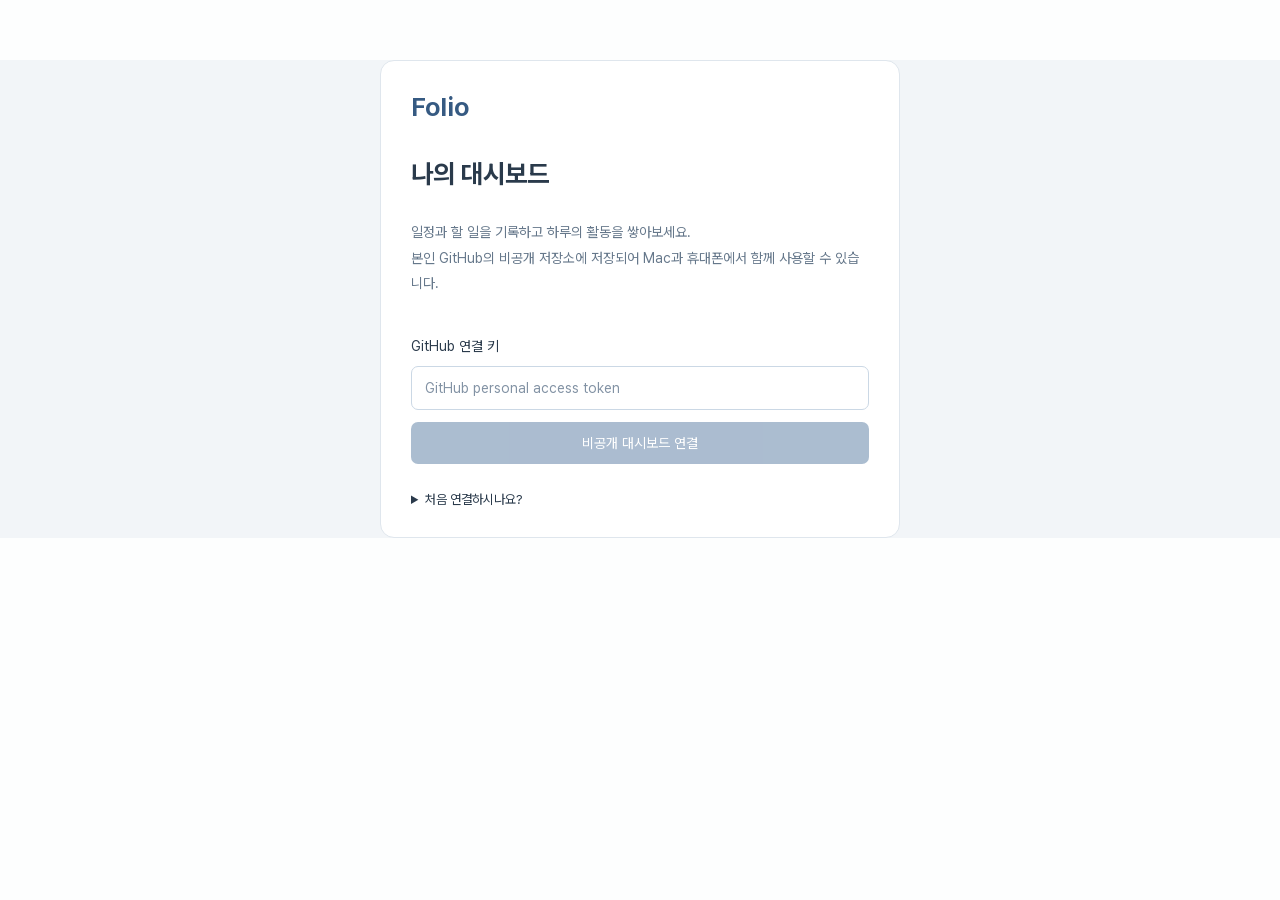
==== public/dashboard/index.html @ 297f0398 "Update published blog posts" ====
<!doctype html><html lang="ko">
<script type="module" crossorigin src="../assets/index-Dvewt-MD.js"></script>
<link rel="stylesheet" crossorigin href="../assets/index-DAQ18iHI.css">
<meta charset="UTF-8"><meta name="viewport" content="width=device-width,initial-scale=1"><meta http-equiv="Content-Security-Policy" content="default-src 'self'; script-src 'self'; style-src 'self' 'unsafe-inline'; connect-src https://api.github.com; img-src 'self' data:; base-uri 'none'; object-src 'none'"><title>대시보드 · Folio</title><div id="root"></div></html>
---- public/assets/index-DAQ18iHI.css ----
.dashboard{flex:1;min-width:0;overflow:auto;padding:38px clamp(24px,5vw,76px) 64px;background:var(--background)}.dashboard-header{max-width:1120px;margin:0 auto 37px;display:flex;align-items:center;gap:18px}.dashboard-header>div{flex:1}.dashboard-header h1{margin:2px 0 0;font-size:30px;line-height:1.2;letter-spacing:-.06em}.dashboard-header span,.dashboard-kicker,.card-heading>div>span{font-size:11px;letter-spacing:.08em;color:var(--muted);font-weight:650}.dashboard-back{padding:8px 0;color:var(--muted);font-size:12px}.dashboard-sync{padding:8px 10px;border:1px solid var(--border);font-size:11px;color:var(--muted)}.dashboard-sync.failed{color:#a25a3d;border-color:#e4c2b0}.dashboard-error{max-width:1120px;margin:0 auto 16px;padding:11px 14px;background:#fff1e9;color:#985639;border-radius:8px;font-size:12px}.dashboard-web-brand{flex:0!important;font-size:21px;font-weight:650;letter-spacing:-.06em;color:var(--text)}.dashboard-hero{max-width:1120px;margin:0 auto 24px;padding:29px 32px;display:flex;align-items:center;justify-content:space-between;gap:32px;border:1px solid var(--border);border-radius:16px;background:linear-gradient(135deg,#f4f7fa,#edf3f8)}.dashboard-hero h2{font-size:24px;letter-spacing:-.055em;margin:6px 0}.dashboard-hero p:not(.dashboard-kicker){margin:0;color:var(--muted);font-size:13px}.week-strip{min-width:310px}.week-strip>span{display:block;margin-bottom:8px;font-size:11px;color:var(--muted)}.week-strip>div{display:grid;grid-template-columns:repeat(7,1fr);gap:4px}.week-strip button{position:relative;display:flex;flex-direction:column;gap:3px;padding:7px 5px;color:var(--muted);font-size:11px}.week-strip button strong{font-size:13px;color:var(--text)}.week-strip button i{width:4px;height:4px;border-radius:50%;background:transparent}.week-strip .today strong{color:var(--accent-ink)}.week-strip .selected{background:var(--background);box-shadow:0 2px 10px var(--shadow)}.week-strip .complete i{background:var(--accent)}.dashboard-grid{max-width:1120px;margin:auto;display:grid;grid-template-columns:1.2fr .9fr .9fr;gap:16px;align-items:start}.dashboard-card{border:1px solid var(--border);border-radius:14px;background:var(--background);padding:21px}.card-heading{display:flex;align-items:center;justify-content:space-between;margin-bottom:17px}.card-heading h3{margin:3px 0 0;font-size:16px;letter-spacing:-.04em}.calendar-card .card-heading{margin:-4px 0 16px}.calendar-card .card-heading button{padding:5px;color:var(--muted)}.quick-add{display:flex;align-items:center;padding:5px 5px 5px 12px;background:var(--surface);border-radius:8px}.quick-add input,.event-add input{min-width:0;flex:1;border:0;outline:0;background:transparent;font-size:12px}.quick-add button{width:28px;height:28px;color:var(--on-accent);background:var(--accent)}.dashboard-items,.event-list{padding:0;margin:11px 0 0;list-style:none}.dashboard-items li,.event-list li{display:flex;align-items:center;gap:9px;min-height:37px;font-size:12px}.dashboard-items li>span{flex:1;overflow-wrap:anywhere}.dashboard-items li.done span{text-decoration:line-through;color:var(--subtle)}.task-check{width:18px;height:18px;border:1px solid var(--border-strong);border-radius:50%;color:#fff;padding:0}.done .task-check{background:var(--accent);border-color:var(--accent)}.item-remove{opacity:0;padding:4px;color:var(--muted)}li:hover .item-remove,li:focus-within .item-remove{opacity:1}.empty-copy{font-size:12px;line-height:1.7;color:var(--muted);padding:12px 0;margin:0}.event-add{display:flex;gap:7px;margin-top:14px;padding-top:14px;border-top:1px solid var(--border)}.event-add input:first-child{max-width:42px}.event-add button{font-size:11px;color:var(--accent-ink);padding:4px}.event-list{border-top:1px solid var(--border);padding-top:8px}.event-list time{width:37px;color:var(--muted);font-size:10px}.event-list span{flex:1;overflow-wrap:anywhere}.calendar-weekdays,.calendar-days{display:grid;grid-template-columns:repeat(7,1fr);text-align:center}.calendar-weekdays{margin-bottom:7px}.calendar-weekdays span{font-size:10px;color:var(--muted)}.calendar-days{gap:2px}.calendar-days>i{min-height:31px}.calendar-days button{position:relative;height:31px;border-radius:6px;font-size:11px}.calendar-days button.today{color:var(--accent-ink);font-weight:700}.calendar-days button.selected{background:var(--accent);color:#fff}.calendar-days button i{position:absolute;bottom:3px;left:calc(50% - 2px);width:4px;height:4px;border-radius:50%;background:var(--accent)}.calendar-days button.selected i{background:#fff}.activity-card{grid-column:span 2}.grass{display:grid;grid-template-rows:repeat(7,10px);grid-auto-flow:column;grid-auto-columns:10px;gap:4px;overflow:hidden;padding:2px 0}.grass span,.grass-legend i{border-radius:2px;background:#edf1f4}.grass [data-level="1"],.grass-legend [data-level="1"]{background:#c2d5e7}.grass [data-level="2"],.grass-legend [data-level="2"]{background:#8eb1d0}.grass [data-level="3"],.grass-legend [data-level="3"]{background:#5f8fb9}.grass [data-level="4"],.grass-legend [data-level="4"]{background:#315f8c}.grass-legend{display:flex;justify-content:flex-end;align-items:center;gap:4px;margin-top:12px;color:var(--muted);font-size:10px}.grass-legend i{width:10px;height:10px}.activity-card p{margin:18px 0 0;color:var(--muted);font-size:11px;line-height:1.7}.loading{display:grid;place-content:center;gap:8px;color:var(--muted);font-size:13px;text-align:center}.loading p{margin:0}.loading button{color:var(--accent-ink);font-size:12px}@media(max-width:1050px){.dashboard-grid{grid-template-columns:1fr 1fr}.activity-card{grid-column:span 2}.dashboard-hero{align-items:flex-start;flex-direction:column}.week-strip{width:100%}}@media(max-width:720px){.dashboard{padding:24px 18px}.dashboard-header{margin-bottom:24px}.dashboard-header h1{font-size:25px}.dashboard-sync{font-size:0;padding:8px}.dashboard-sync svg{margin:0}.dashboard-hero{padding:23px}.dashboard-grid{grid-template-columns:1fr}.activity-card{grid-column:auto}.grass{grid-auto-columns:9px;gap:3px}.week-strip{min-width:0}.dashboard-card{padding:18px}}:root{font-family:-apple-system,BlinkMacSystemFont,Apple SD Gothic Neo,sans-serif;color:var(--text);background:var(--background);font-size:14px;font-synthesis:none;-webkit-font-smoothing:antialiased;color-scheme:light;accent-color:var(--accent);--background: #fdfefe;--surface: #f2f5f8;--sidebar: #e9eef3;--text: #2a3a4b;--muted: #66788b;--subtle: #8292a4;--border: #dfe6ed;--border-strong: #cbd8e5;--accent: #466d98;--accent-hover: #385d86;--accent-soft: #e1eaf3;--accent-ink: #365a82;--on-accent: #ffffff;--selection: #b9d1eb55;--shadow: #24374c18}*{box-sizing:border-box}body{margin:0}button,input,select,textarea{font:inherit}button{display:inline-flex;align-items:center;justify-content:center;gap:7px;cursor:pointer;color:inherit;background:transparent;border:0;border-radius:7px;transition:background .12s}button:hover:enabled{background:var(--accent-soft)}button:disabled{opacity:.45;cursor:default}button:focus-visible{outline:2px solid var(--accent);outline-offset:2px}button svg{flex-shrink:0}input,select,textarea{color:inherit}input::placeholder,textarea::placeholder{color:var(--subtle)}select{cursor:pointer}kbd{font-family:inherit;font-size:11px;opacity:.65}.app{display:flex;height:100dvh;min-width:780px;min-height:560px}.sidebar{width:184px;flex-shrink:0;background:var(--sidebar);border-right:1px solid var(--border);padding:23px 12px 0;display:flex;flex-direction:column;-webkit-user-select:none;user-select:none}.brand{display:flex;align-items:center;gap:11px;padding:0 10px 28px;font-size:22px;font-weight:650;letter-spacing:-.7px}.brand-mark{display:grid;place-items:center;width:30px;height:32px;border-radius:7px;color:var(--accent)}.brand small{display:none;margin-top:5px;color:var(--muted);font-size:11px;font-weight:400;letter-spacing:0}.new-button{width:100%;justify-content:flex-start;padding:11px 12px;background:var(--accent);color:var(--background);font-size:13px}.new-button:hover:enabled,.primary-button:hover:enabled{background:var(--accent-hover)}.new-button kbd{margin-left:auto}.nav-caption{margin:28px 12px 10px;color:var(--muted);font-size:11px}.nav-item{width:100%;justify-content:flex-start;gap:10px;padding:11px 12px;margin:1px 0;color:var(--muted);font-size:13px}.nav-item.selected{background:var(--accent-soft);color:var(--accent-ink);font-weight:600}.nav-item small{margin-left:auto;color:var(--muted);font-size:11px;font-weight:400}.category-caption{display:flex;justify-content:space-between}.category-list{flex:1;min-height:40px;overflow:auto}.category-dot{width:6px;height:6px;border:1px solid var(--border-strong);border-radius:50%;margin:0 5px}.category-hint{padding:0 12px;font-size:12px;line-height:1.8;color:var(--muted)}.sidebar-bottom{padding-top:14px}.sidebar-bottom>button{width:100%;justify-content:flex-start;padding:10px 11px;color:var(--muted);font-size:12px}.local-status{border-top:1px solid var(--border);margin-top:14px;padding:20px 11px;color:var(--muted);font-size:11px}.local-status>span{display:inline-block;width:5px;height:5px;margin-right:7px;border-radius:50%;background:var(--accent)}.document-list{width:242px;flex-shrink:0;display:flex;flex-direction:column;border-right:1px solid var(--border);background:var(--surface)}.list-heading{padding:30px 22px 23px}.list-heading h1{margin:0;font-size:19px;font-weight:650;letter-spacing:-.5px}.list-heading h1 span{margin-left:9px;color:var(--muted);font-size:12px;font-weight:400}.search{display:flex;align-items:center;gap:8px;margin:0 16px;padding:10px 11px;border:1px solid transparent;border-radius:7px;background:var(--accent-soft);color:var(--muted)}.search:focus-within{border-color:var(--accent)}.search input{width:100%;min-width:0;padding:0;border:0;outline:0;background:transparent;font-size:12px}.search button{padding:0}.list-sort{display:flex;justify-content:space-between;align-items:center;padding:22px 21px 12px;color:var(--muted);font-size:11px}.list-sort select{max-width:110px;border:0;background:transparent;color:var(--muted);font-size:11px}.post-list{flex:1;overflow:auto;padding:0 9px 20px}.post-card{display:block;width:100%;text-align:left;padding:16px 13px;margin-bottom:7px;border:1px solid transparent;border-radius:5px}.post-card:hover:enabled{background:var(--accent-soft)}.post-card.selected{background:var(--accent-soft);border-color:var(--border-strong)}.post-card-top{display:flex;justify-content:space-between;align-items:center;margin-bottom:10px;color:var(--muted);font-size:11px}.post-state{padding:3px 6px;color:var(--accent-ink);background:var(--accent-soft);border-radius:4px;font-size:10px}.post-state.ready{background:var(--accent-soft);color:var(--accent-ink)}.post-card strong{display:block;font-size:14px;font-weight:600;line-height:1.6;overflow-wrap:anywhere}.post-card p{display:-webkit-box;-webkit-line-clamp:2;-webkit-box-orient:vertical;overflow:hidden;margin:6px 0 0;color:var(--muted);font-size:12px;line-height:1.8;overflow-wrap:anywhere}.post-card p.file-error{color:#a46845}.post-card-bottom{display:flex;flex-wrap:wrap;gap:8px;color:var(--muted);font-size:11px}.post-card-bottom:empty{display:none}.post-card-bottom:not(:empty){margin-top:11px}.post-card-bottom span{display:inline-flex;align-items:center;gap:4px}.list-empty{padding:68px 12px;text-align:center;color:var(--muted);font-size:12px}.list-empty>svg{stroke-width:1.3}.list-empty button{color:var(--accent-ink);padding:8px 11px;font-size:12px}main{flex:1;min-width:0;position:relative;display:flex;flex-direction:column;background:var(--background)}.main-header{display:flex;align-items:center;justify-content:space-between;gap:12px;height:54px;flex-shrink:0;padding:0 22px;border-bottom:1px solid var(--border)}.header-left,.header-actions{display:flex;align-items:center;gap:12px;min-width:0}.header-context{color:var(--muted);font-size:12px;overflow:hidden;text-overflow:ellipsis;white-space:nowrap;max-width:130px}.icon-button{padding:7px;color:var(--muted);border-radius:6px}.save-state{display:inline-flex;align-items:center;gap:5px;color:var(--muted);font-size:11px;white-space:nowrap}.save-state.failed{color:#a25a3d}.pending-dot{width:4px;height:4px;background:var(--subtle);border-radius:50%;margin-right:2px}.document-state{display:flex;align-items:center;gap:6px;padding:6px 8px;background:var(--accent-soft);border-radius:6px;color:var(--accent-ink)}.document-state>span{width:5px;height:5px;background:currentColor;border-radius:50%}.document-state select{padding:0 1px;background:transparent;border:0;color:inherit;font-size:11px}.document-state.ready{background:var(--accent-soft);color:var(--accent-ink)}.document-menu{position:relative}.menu-popover{position:absolute;z-index:30;right:0;top:39px;width:235px;padding:6px;background:var(--background);border:1px solid var(--border-strong);border-radius:10px;box-shadow:0 8px 30px var(--shadow)}.menu-popover button{width:100%;padding:11px 10px;justify-content:flex-start;font-size:12px;color:var(--muted)}.menu-popover button svg{color:var(--muted)}.menu-popover button.danger-action,.menu-popover button.danger-action svg{color:#a4694b}.menu-separator{height:1px;background:var(--border);margin:5px 4px}.editor-workspace,.rich-editor{flex:1;min-height:0;display:flex;flex-direction:column}.format-toolbar{display:flex;align-items:center;flex-wrap:wrap;gap:2px;min-height:44px;padding:5px 18px;border-bottom:1px solid var(--border);background:var(--surface);flex-shrink:0}.format-toolbar select{width:80px;padding:6px;background:transparent;border:0;color:var(--muted);font-size:12px}.tool{width:31px;height:31px;padding:0;border-radius:5px;color:var(--muted)}.tool:hover:enabled,.tool.is-active{background:var(--accent-soft);color:var(--accent-ink)}.tool-divider{width:1px;height:17px;background:var(--border);margin:0 6px}.toolbar-spacer{flex:1}.paper-scroll,.source-scroll{flex:1;overflow:auto;min-height:0;scrollbar-gutter:stable}.document-page{width:100%;max-width:900px;margin:0 auto;min-height:100%;display:flex;flex-direction:column}.document-heading{padding:39px 42px 0;flex-shrink:0}.document-title{display:block;width:100%;min-height:47px;padding:0;margin:0;border:0;border-radius:0;resize:none;overflow:hidden;background:transparent;font-size:32px;line-height:1.45;font-weight:650;letter-spacing:-.9px;outline:none;box-shadow:none}.document-title:focus{outline:none;box-shadow:none}.document-title:focus-visible:not([data-pointer-focus=true]){box-shadow:0 1px 0 var(--accent)}.document-title::placeholder{color:var(--subtle);font-weight:550}.document-meta-line{display:flex;align-items:center;gap:15px;min-height:35px;margin:12px 0 6px}.details-toggle{gap:5px;padding:5px 4px;margin-left:-4px;color:var(--muted);font-size:11px;white-space:nowrap}.details-toggle.active{color:var(--accent-ink)}.details-toggle.active>svg:last-child{transform:rotate(180deg)}.meta-summary{display:flex;align-items:center;flex-wrap:wrap;gap:9px;color:var(--muted);font-size:11px}.meta-summary span{display:inline-flex;gap:4px;align-items:center}.properties{display:grid;grid-template-columns:1fr 1fr;gap:16px 20px;margin:8px 0 19px;padding:17px;border:1px solid var(--border);border-radius:8px;background:var(--surface)}.properties label{display:flex;flex-direction:column;gap:7px;min-width:0;font-size:11px;color:var(--muted)}.properties input{width:100%;min-width:0;min-height:35px;padding:7px 9px;border:1px solid var(--border-strong);border-radius:5px;background:var(--background);font-size:12px}.properties input:focus-visible{outline:2px solid var(--accent);outline-offset:1px}.properties .tag-property{grid-column:1 / -1}.tiptap-root{flex:1;display:flex;flex-direction:column}.tiptap{flex:1;padding:19px 42px 90px;min-height:310px;outline:none;color:var(--text);font-size:16px;line-height:1.85;overflow-wrap:anywhere}.tiptap:focus{outline:none}.tiptap p{margin:0 0 15px}.tiptap h1,.tiptap h2,.tiptap h3{font-weight:650;color:var(--text);line-height:1.5;letter-spacing:-.4px}.tiptap h1{margin:29px 0 15px;font-size:29px}.tiptap h2{margin:25px 0 13px;font-size:24px}.tiptap h3{margin:22px 0 11px;font-size:20px}.tiptap>:first-child{margin-top:0}.tiptap p.is-editor-empty:first-child:before{color:var(--subtle);content:attr(data-placeholder);float:left;height:0;pointer-events:none;font-size:15px}.tiptap a{color:var(--accent-ink);text-decoration-color:var(--accent);cursor:text}.tiptap img{display:block;max-width:100%;height:auto;border-radius:7px;margin:20px 0}.tiptap img[src=""]{height:60px;width:100%;background:var(--surface)}.tiptap img.ProseMirror-selectednode{outline:2px solid var(--accent)}.tiptap blockquote{border-left:3px solid var(--accent);margin:20px 0;padding:4px 0 4px 18px;color:var(--muted);background:var(--surface)}.tiptap blockquote p:last-child{margin-bottom:0}.tiptap ul,.tiptap ol{padding-left:25px}.tiptap li p{margin-bottom:4px}.tiptap ul[data-type=taskList]{list-style:none;padding:0}.tiptap ul[data-type=taskList] li{display:flex;gap:10px}.tiptap ul[data-type=taskList] li>label{flex:0 0 auto;-webkit-user-select:none;user-select:none}.tiptap ul[data-type=taskList] li>label input{accent-color:var(--accent)}.tiptap ul[data-type=taskList] li>div{flex:1}.tiptap pre{background:var(--surface);border:1px solid var(--border);padding:18px;line-height:1.6;border-radius:6px;white-space:pre-wrap}.tiptap code{font-family:SFMono-Regular,Menlo,monospace;font-size:13px;background:var(--surface);padding:2px 4px;border-radius:3px}.tiptap pre code{padding:0;background:transparent}.tiptap hr{border:0;border-top:1px solid var(--border);margin:27px 0}.tiptap table{width:100%;border-collapse:collapse;table-layout:fixed;margin:20px 0}.tiptap td,.tiptap th{border:1px solid var(--border);padding:9px;position:relative;min-width:50px}.tiptap th{background:var(--surface);font-weight:600}.tiptap td p,.tiptap th p{margin:0}.tiptap .selectedCell:after{content:"";position:absolute;top:0;right:0;bottom:0;left:0;pointer-events:none;background:var(--selection)}.table-tools,.link-form{display:flex;align-items:center;flex-wrap:wrap;gap:7px;padding:8px 22px;font-size:11px;background:var(--surface);border-bottom:1px solid var(--border)}.table-tools>span{color:var(--muted);margin-right:7px}.table-tools button,.link-form button{border:1px solid var(--border-strong);padding:5px 8px;background:var(--background);font-size:11px}.link-form input{flex:1;min-width:150px;background:var(--background);padding:8px;font-size:12px;border:1px solid var(--border-strong);border-radius:5px}.source-banner{display:flex;align-items:center;justify-content:space-between;gap:12px;padding:9px 24px;background:var(--surface);border-bottom:1px solid var(--border);color:var(--muted);font-size:12px}.source-banner button{color:var(--accent-ink);font-size:11px;padding:5px 7px}.source-scroll .cm-editor{font-size:14px;line-height:1.85;background:transparent}.source-scroll .cm-focused{outline:none}.source-scroll .cm-content{padding:20px 35px 80px 14px}.source-scroll .cm-gutters{background:transparent;border:0;color:var(--subtle);padding-left:23px}.source-scroll .cm-activeLine,.source-scroll .cm-activeLineGutter{background:var(--surface)}.trash-banner{display:flex;align-items:center;justify-content:space-between;gap:12px;padding:10px 22px;background:#f6f0df;color:#8a743e;font-size:12px}.trash-banner>span{display:flex;align-items:center;gap:7px}.trash-banner button{padding:7px 10px;background:#fffdf6;font-size:12px;border:1px solid #e2d6b3}.error{display:flex;justify-content:space-between;align-items:center;gap:14px;padding:12px 22px;background:#fff1e9;color:#985639;font-size:12px;line-height:1.7}.error strong{font-size:12px;font-weight:600}.error p{margin:3px 0 0}.error button{align-self:center;flex-shrink:0;padding:6px 8px}.save-error{align-items:flex-start}.retry-button{padding:5px 8px;color:#a0613c;font-size:11px;white-space:nowrap}.welcome{flex:1;display:flex;flex-direction:column;align-items:center;justify-content:center;padding:35px;text-align:center}.welcome-art{width:80px;height:86px;display:grid;place-items:center;background:var(--accent-soft);color:var(--accent);border-radius:18px;margin-bottom:25px}.welcome-art svg{stroke-width:1.4}.welcome h1{margin:0 0 13px;font-size:26px;font-weight:550;letter-spacing:-.7px}.welcome p{max-width:320px;font-size:13px;line-height:1.9;color:var(--muted);margin:0 0 23px}.primary-button{padding:11px 17px;background:var(--accent);color:var(--background);font-size:13px}footer{display:flex;align-items:center;justify-content:space-between;gap:12px;height:33px;flex-shrink:0;padding:0 23px;border-top:1px solid var(--border);font-size:11px;color:var(--muted)}.notification{position:absolute;bottom:48px;left:50%;transform:translate(-50%);z-index:40;display:flex;align-items:center;gap:9px;width:max-content;max-width:calc(100% - 34px);padding:10px 12px;background:var(--background);border:1px solid var(--border);border-radius:9px;box-shadow:0 5px 25px var(--shadow);color:var(--muted);font-size:12px}.notification>span{min-width:0}.notification>svg{flex-shrink:0}.notification .icon-button{padding:3px}.undo-button{padding:5px 7px;color:var(--accent-ink);font-weight:600;flex-shrink:0}.focus-mode>.sidebar,.focus-mode>.document-list{display:none}.focus-mode .document-page{max-width:880px}.spinning{animation:spin 1s linear infinite}@keyframes spin{to{transform:rotate(360deg)}}@media(prefers-reduced-motion:reduce){*{transition:none!important;animation:none!important}}::-webkit-scrollbar{width:7px;height:7px}::-webkit-scrollbar-thumb{background:var(--border);border-radius:6px}::-webkit-scrollbar-track{background:transparent}@media(max-width:1150px){.sidebar{width:176px;padding-inline:10px}.document-list{width:228px}.brand{gap:9px;font-size:22px;padding-inline:7px}.brand small{font-size:10px}.document-heading{padding:30px 28px 0}.document-title{font-size:30px;min-height:42px}.tiptap{padding:17px 28px 80px}.format-toolbar{padding-inline:12px;gap:1px}.tool{width:29px}.tool-divider{margin-inline:4px}.main-header{padding-inline:15px}.header-left,.header-actions{gap:8px}.header-context{max-width:85px}}@media(max-width:950px){.sidebar{width:160px}.document-list{width:212px}.brand small,.new-button kbd{display:none}.nav-item{padding-inline:10px;font-size:12px}.document-heading,.tiptap{padding-inline:24px}.properties{padding:12px;gap:13px}.header-context{display:none}.save-state{font-size:10px}.error{padding-inline:15px}}::selection{background:var(--selection);color:var(--text)}.blog-connection{margin:0 0 11px;padding:10px 0 14px;border-bottom:1px solid var(--border)}.blog-connection>button{width:100%;justify-content:flex-start;padding:8px 11px;font-size:12px;color:var(--accent-ink)}.blog-connection>button svg:last-child{margin-left:auto}.blog-sync-status{display:flex;align-items:center;gap:6px;padding:1px 11px 0 34px;font-size:10px;line-height:1.8;color:var(--muted)}.blog-sync-status.failed{color:#a0613c}.blog-dot{width:4px;height:4px;border-radius:50%;background:var(--accent);flex-shrink:0}.blog-connection>button.blog-retry{width:auto;margin:6px 0 0 26px;padding:4px 8px;color:#a0613c;font-size:10px}.publish-button{padding:7px 9px;font-size:11px;color:var(--on-accent);background:var(--accent);white-space:nowrap;border:1px solid transparent}.publish-button:hover:enabled{background:var(--accent-hover)}.publish-button.published{background:var(--accent-soft);color:var(--accent-ink);border-color:var(--border-strong)}.publish-button.published:hover:enabled{background:var(--surface)}.blog-error{display:flex;align-items:center;justify-content:space-between;gap:12px;background:#fff4e9;color:#94613f;font-size:11px;line-height:1.8;padding:9px 22px}.blog-error button{font-size:11px;white-space:nowrap;border:1px solid #e5cbb5;padding:4px 8px}@media(max-width:1050px){.header-actions{gap:6px}.header-context,.public-post-link{display:none}.publish-button,.document-state{padding:6px}.save-state{font-size:10px}}@font-face{font-family:Folio Korean;src:url(./pretendard-variable-CJuje-Rk.woff2) format("woff2");font-weight:100 900;font-display:swap}:root{font-family:Folio Korean,-apple-system,sans-serif}.brand{gap:8px;font-size:23px;letter-spacing:-.6px;padding-bottom:22px}.brand small{display:block;margin-top:1px;font-size:10px;letter-spacing:.06em}.brand-mark{width:25px}.sidebar{width:180px}.document-list{width:240px}.post-card{padding:11px 12px;margin-bottom:4px}.post-card-top{margin-bottom:5px}.post-card p{-webkit-line-clamp:1;line-height:1.6;margin-top:3px}.post-card-bottom:not(:empty){margin-top:6px}.sidebar-bottom{padding-bottom:16px}.document-sync{display:flex;flex-direction:column;gap:3px;align-items:flex-end}.header-blog-status{font-size:10px;color:var(--muted);white-space:nowrap}.header-blog-status.failed{color:#a25a3d}.header-context{max-width:70px}.header-actions{gap:8px}.preview-button{font-size:12px;padding:7px 9px;white-space:nowrap;color:var(--muted)}.preview-button.active{color:var(--accent-ink);background:var(--accent-soft)}.publication-menu{position:relative}.publication-menu summary{display:flex;align-items:center;gap:6px;list-style:none;cursor:pointer;font-size:12px;padding:7px 9px;background:var(--accent-soft);border-radius:6px;color:var(--accent-ink);white-space:nowrap}.publication-menu summary::-webkit-details-marker{display:none}.publication-menu summary:focus-visible{outline:2px solid var(--accent);outline-offset:2px}.publication-popover{position:absolute;right:0;top:39px;z-index:35;width:250px;padding:17px;border:1px solid var(--border-strong);border-radius:9px;background:var(--background);box-shadow:0 8px 30px var(--shadow);font-size:12px}.publication-popover p{line-height:1.7;color:var(--muted);margin:8px 0 15px}.editing-layout{display:flex;flex:1;min-height:0;position:relative}.editor-workspace{min-width:0}.document-page,.focus-mode .document-page{max-width:804px}.document-heading{padding:36px 42px 0}.tiptap{padding:23px 42px 80px;font-size:17px;line-height:1.8}.document-title{font-size:32px;letter-spacing:-.5px}.properties-panel{width:240px;flex-shrink:0;overflow:auto;border-left:1px solid var(--border);background:var(--surface)}.properties-heading{display:flex;justify-content:space-between;align-items:center;padding:15px 16px;font-size:12px}.properties{display:flex;flex-direction:column;padding:0 16px 22px;margin:0;gap:20px;border:0;border-radius:0}.properties select{width:100%;min-height:35px;padding:7px 9px;border:1px solid var(--border-strong);border-radius:5px;background:var(--background);font-size:12px}.preview-pane{flex:1;display:flex;flex-direction:column;min-height:0}.preview-caption{padding:10px 20px;font-size:11px;color:var(--muted);background:var(--surface);border-bottom:1px solid var(--border)}.preview-pane iframe{width:100%;flex:1;border:0;background:var(--background)}.preview-pane>p{padding:20px;color:var(--muted);font-size:13px}.insert-tools{position:relative}.insert-tools summary{display:flex;gap:5px;align-items:center;cursor:pointer;list-style:none;padding:7px 9px;color:var(--muted);font-size:12px}.insert-tools summary::-webkit-details-marker{display:none}.insert-popover{position:absolute;top:36px;left:0;z-index:25;width:165px;padding:6px;border:1px solid var(--border);background:var(--background);border-radius:8px;box-shadow:0 8px 25px var(--shadow)}.insert-popover button{justify-content:flex-start;width:100%;padding:9px;font-size:12px}@media(max-width:1150px){.properties-panel{position:absolute;right:0;top:0;bottom:0;z-index:20;box-shadow:-8px 0 25px var(--shadow)}.document-heading,.tiptap{padding-inline:28px}}@media(max-width:950px){.sidebar{width:155px}.document-list{width:205px}.main-header{padding-inline:10px}.header-actions{gap:4px}.document-sync{align-items:flex-start}.main-header{height:auto;min-height:62px;flex-wrap:wrap;padding-block:8px}.header-actions{flex-wrap:wrap}}body{background:#f2f5f8}.web-connect{max-width:520px;margin:60px auto;padding:30px;background:#fff;border:1px solid #dfe6ed;border-radius:14px}.connect-brand{font-size:26px;font-weight:650;color:#2a3a4b;text-decoration:none}.web-connect h1{font-size:26px;margin-top:36px}.web-connect p,.web-connect li{font-size:14px;line-height:1.8;color:#66788b}.web-connect form{display:grid;gap:12px;margin:28px 0}.web-connect input{padding:13px;border:1px solid #cbd8e5;border-radius:7px;min-width:0}.web-connect form button{padding:13px;background:#466d98;color:#fff}.web-connect summary{cursor:pointer;font-size:13px}.web-connect a{color:#365a82}@media(max-width:600px){.web-connect{margin:20px 14px;padding:24px}}
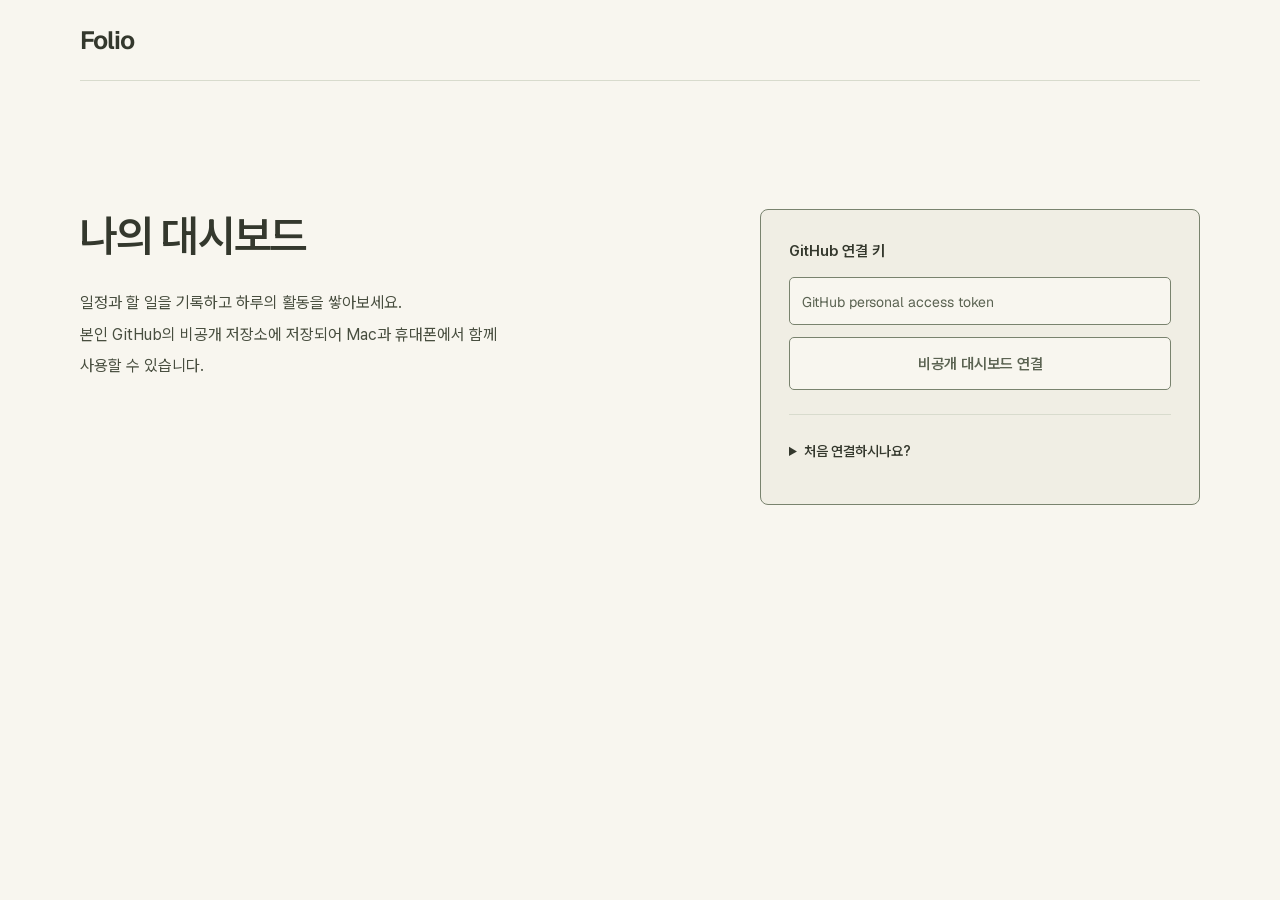
==== commit 8899c192: "Update published blog posts" ====
--- a/public/dashboard/index.html
+++ b/public/dashboard/index.html
@@ -1,4 +1,4 @@
 <!doctype html><html lang="ko">
-<script type="module" crossorigin src="../assets/index-Dvewt-MD.js"></script>
-<link rel="stylesheet" crossorigin href="../assets/index-DAQ18iHI.css">
+<script type="module" crossorigin src="../assets/index-uGwZL3Jy.js"></script>
+<link rel="stylesheet" crossorigin href="../assets/index-B4w1zmGC.css">
 <meta charset="UTF-8"><meta name="viewport" content="width=device-width,initial-scale=1"><meta http-equiv="Content-Security-Policy" content="default-src 'self'; script-src 'self'; style-src 'self' 'unsafe-inline'; connect-src https://api.github.com; img-src 'self' data:; base-uri 'none'; object-src 'none'"><title>대시보드 · Folio</title><div id="root"></div></html>
--- a/public/assets/index-B4w1zmGC.css
+++ b/public/assets/index-B4w1zmGC.css
@@ -0,0 +1 @@
+:root{--folio-font-ui: "Folio Geist", "Folio Pretendard", -apple-system, BlinkMacSystemFont, sans-serif;--folio-font-body: "Folio Pretendard", "Folio Geist", -apple-system, BlinkMacSystemFont, sans-serif;--folio-font-code: "SFMono-Regular", Consolas, Menlo, monospace;--folio-light-paper: #f8f6ef;--folio-light-surface: #f0eee4;--folio-light-raised: #e9e8db;--folio-light-hover: #e2e4d3;--folio-light-ink: #34382d;--folio-light-body: #484e3f;--folio-light-muted: #5b6352;--folio-light-rule: #d8dbcd;--folio-light-border: #79836e;--folio-light-accent: #566842;--folio-light-on-accent: #f8f6ef;--folio-light-selection: #d8dfc5;--folio-light-error: #863f29;--folio-light-error-surface: #f7e8df;--folio-dark-paper: #1d1e1b;--folio-dark-surface: #252721;--folio-dark-raised: #2b2e26;--folio-dark-hover: #33372e;--folio-dark-ink: #e9e8df;--folio-dark-body: #d4d6ca;--folio-dark-muted: #a8ab9d;--folio-dark-rule: #393d33;--folio-dark-border: #7e8970;--folio-dark-accent: #c3cbac;--folio-dark-on-accent: #1d1e1b;--folio-dark-selection: #4b573d;--folio-dark-error: #efb49d;--folio-dark-error-surface: #3e2b24;--folio-grass-0: #ebedf0;--folio-grass-1: #9be9a8;--folio-grass-2: #40c463;--folio-grass-3: #30a14e;--folio-grass-4: #216e39;--folio-radius: 8px;--folio-radius-small: 5px;--folio-container: 1120px;--folio-ease: cubic-bezier(.16, 1, .3, 1);--folio-duration: .14s;--folio-space-1: 4px;--folio-space-2: 8px;--folio-space-3: 12px;--folio-space-4: 16px;--folio-space-5: 24px;--folio-space-6: 32px;--folio-space-7: 48px;--folio-space-8: 72px}@font-face{font-family:Folio Geist;src:url(./geist-variable-DPGgOCY9.woff2) format("woff2");font-weight:100 900;font-style:normal;font-display:swap}@font-face{font-family:Folio Pretendard;src:url(./pretendard-variable-CJuje-Rk.woff2) format("woff2");font-weight:45 920;font-style:normal;font-display:swap}.dashboard h1,.dashboard h2,.dashboard h3{text-wrap:balance}.dashboard{--background:var(--folio-light-paper);--surface:var(--folio-light-surface);--raised:var(--folio-light-raised);--hover:var(--folio-light-hover);--text:var(--folio-light-ink);--body:var(--folio-light-body);--muted:var(--folio-light-muted);--border:var(--folio-light-rule);--border-strong:var(--folio-light-border);--accent:var(--folio-light-accent);--accent-ink:var(--folio-light-accent);--on-accent:var(--folio-light-on-accent);--accent-soft:var(--folio-light-selection);--error:var(--folio-light-error);--error-surface:var(--folio-light-error-surface);flex:1;display:block;min-width:0;min-height:100dvh;overflow:auto;padding:24px clamp(20px,4vw,64px) 56px;background:var(--background);color:var(--text);font-family:var(--folio-font-body);font-size:14px;line-height:1.6;color-scheme:light}.dashboard *{box-sizing:border-box}.dashboard button,.dashboard input,.dashboard summary{font-family:var(--folio-font-ui);font-size:13px}.dashboard button{display:inline-flex;align-items:center;justify-content:center;gap:8px;min-width:44px;min-height:44px;padding:8px 12px;border:1px solid transparent;border-radius:var(--folio-radius);background:transparent;color:inherit;cursor:pointer;transition:background var(--folio-duration)}.dashboard button:hover:enabled{background:var(--hover)}.dashboard button:active:enabled{transform:translateY(1px)}.dashboard button:disabled,.dashboard input:disabled{opacity:.5;cursor:not-allowed}.dashboard :is(button,input,a,summary,[tabindex]):focus-visible{outline:2px solid var(--accent);outline-offset:3px}.dashboard a{color:var(--accent);text-underline-offset:4px}.dashboard h1,.dashboard h2,.dashboard h3{font-family:var(--folio-font-ui);color:var(--text);letter-spacing:-.045em;line-height:1.3}.dashboard-header,.dashboard-hero,.dashboard-grid,.dashboard-error{width:100%;max-width:var(--folio-container);margin-inline:auto;min-width:0}.dashboard-header{display:flex;align-items:center;gap:24px;padding-bottom:20px;border-bottom:1px solid var(--border)}.dashboard-header>div{flex:1;min-width:0}.dashboard-header h1{font-size:18px;margin:0;font-weight:550}.dashboard .dashboard-web-brand{font-size:25px;font-weight:650;letter-spacing:-.06em;padding-inline:0;justify-content:flex-start}.dashboard .dashboard-back{padding-inline:0;color:var(--muted)}.dashboard .dashboard-sync{border-color:var(--border);font-size:12px;color:var(--muted);max-width:100%;white-space:normal;text-align:left}.dashboard .dashboard-sync.failed{color:var(--error);border-color:var(--error)}.dashboard .dashboard-web-brand{display:inline-flex;align-items:center;min-height:44px;text-decoration:none;color:var(--text)}.sync-label-short{display:none}.dashboard-error{margin-block:16px;padding:16px;background:var(--error-surface);color:var(--error);border-radius:var(--folio-radius);overflow-wrap:anywhere}.dashboard-hero{display:grid;grid-template-columns:minmax(0,1fr) minmax(0,1.1fr);align-items:center;gap:40px;padding-block:28px;border-bottom:1px solid var(--border)}.dashboard-kicker{margin:0 0 8px;font-size:12px;color:var(--muted)}.dashboard-hero h2{font-size:23px;font-weight:550;margin:0 0 8px}.dashboard-hero p:not(.dashboard-kicker){font-size:13px;color:var(--muted);margin:0}.week-strip{min-width:0}.week-strip>span{display:block;margin-bottom:8px;color:var(--muted);font-size:12px}.week-strip>div{display:grid;grid-template-columns:repeat(7,minmax(0,1fr));gap:4px}.dashboard .week-strip button{position:relative;min-width:0;min-height:68px;padding:8px 0;flex-direction:column;gap:2px;font-size:11px;color:var(--muted)}.week-strip b{font-weight:450}.week-strip strong{font-size:16px;font-weight:550}.week-strip i{height:4px;width:4px;border-radius:50%;background:transparent}.dashboard .week-strip .selected{background:var(--accent-soft);color:var(--text)}.week-strip .today strong{text-decoration:underline;text-underline-offset:4px}.week-strip .complete i{background:var(--accent)}.dashboard-grid{display:grid;grid-template-columns:minmax(0,1.45fr) minmax(0,1fr);gap:0;align-items:start}.dashboard-card{min-width:0;padding-block:32px;background:var(--background)}.agenda-card{padding-right:40px}.calendar-card{padding-left:32px;border-left:1px solid var(--border)}.card-heading{display:flex;justify-content:space-between;align-items:center;gap:12px;margin-bottom:24px;min-width:0}.card-heading>div{min-width:0}.card-heading>div>span{font-size:12px;color:var(--muted)}.card-heading h3{font-size:22px;font-weight:550;margin:4px 0 0}.dashboard .card-heading>svg{color:var(--muted)}.quick-add{display:grid;grid-template-columns:minmax(0,1fr) 44px;gap:8px;align-items:end}.quick-add>label{grid-column:1/-1;font-size:12px;color:var(--body)}.dashboard input{width:100%;min-width:0;height:44px;border:1px solid var(--border-strong);border-radius:var(--folio-radius);padding:12px;background:var(--background);color:var(--text)}.dashboard input::placeholder{color:var(--muted)}.dashboard .quick-add button,.dashboard .event-add>button{background:var(--accent);color:var(--on-accent)}.dashboard .quick-add button:hover:enabled,.dashboard .event-add>button:hover:enabled{background:var(--body)}.dashboard-items,.event-list{list-style:none;padding:0;margin:16px 0 0}.dashboard-items li,.event-list li{display:flex;align-items:center;gap:8px;min-height:56px;border-bottom:1px solid var(--border);font-size:14px}.dashboard-items li>span,.event-list li>span{flex:1;min-width:0;overflow-wrap:anywhere}.dashboard-items li.done>span{color:var(--muted);text-decoration:line-through}.dashboard .task-check{position:relative;padding:0;color:var(--accent);flex-shrink:0}.task-check:before{content:"";position:absolute;width:20px;height:20px;border:1px solid var(--border-strong);border-radius:50%}.done .task-check:before{border-color:var(--accent);background:var(--accent-soft)}.task-check svg{z-index:1}.dashboard .item-remove{color:var(--muted);padding:0;flex-shrink:0}.empty-copy{margin:0;padding:24px 0;color:var(--muted);font-size:13px;line-height:1.7}.event-add{display:grid;grid-template-columns:120px minmax(0,1fr) 52px;gap:8px;align-items:end;padding-top:24px;margin-top:24px}.event-add label{display:grid;gap:8px;font-size:12px;color:var(--body);min-width:0}.event-add .time-field{min-width:108px}.event-add input{display:block}.event-list time{font-family:var(--folio-font-ui);color:var(--muted);font-size:12px;min-width:48px}.calendar-card .card-heading{margin-bottom:20px}.calendar-card h3{font-size:17px;margin:0;text-align:center}.calendar-weekdays,.calendar-days{display:grid;grid-template-columns:repeat(7,minmax(0,1fr));text-align:center;gap:2px}.calendar-weekdays{margin-bottom:8px;font-size:11px;color:var(--muted)}.dashboard .calendar-days button{position:relative;height:44px;min-width:44px;padding:0;border-radius:var(--folio-radius);font-size:13px}.calendar-days>i{min-height:44px}.dashboard .calendar-days .today{font-weight:700;text-decoration:underline;text-underline-offset:4px}.dashboard .calendar-days .selected{background:var(--accent);color:var(--on-accent)}.calendar-days button i{position:absolute;bottom:4px;width:4px;height:4px;border-radius:50%;background:var(--accent)}.calendar-days button.selected i{background:var(--on-accent)}.activity-card{grid-column:1/-1;border-top:1px solid var(--border);padding-top:28px}.activity-card .card-heading{margin-bottom:20px}.activity-card .card-heading h3{font-size:20px}.activity-card p{color:var(--muted);font-size:12px;line-height:1.8;margin:16px 0 0;overflow-wrap:anywhere}.github-grass-summary{display:flex;align-items:center;justify-content:space-between;gap:16px;margin-bottom:20px;font-family:var(--folio-font-ui);font-size:13px}.github-grass-summary strong{font-weight:550}.github-grass-summary a{min-height:44px;display:inline-flex;align-items:center}.github-grass-scroll{max-width:100%;min-width:0;overflow-x:auto;padding:4px 4px 12px;overscroll-behavior-inline:contain}.github-grass{display:flex;gap:4px;width:max-content}.github-grass-week{display:grid;grid-template-rows:repeat(7,12px);gap:4px}.github-grass-week>span,.grass-legend i{display:block;width:12px;height:12px;border:1px solid var(--border);border-radius:2px;background:var(--folio-grass-0)}.dashboard [data-level="1"]{background:var(--folio-grass-1)}.dashboard [data-level="2"]{background:var(--folio-grass-2)}.dashboard [data-level="3"]{background:var(--folio-grass-3)}.dashboard [data-level="4"]{background:var(--folio-grass-4)}.grass-legend{display:flex;align-items:center;justify-content:flex-end;gap:4px;margin-top:12px;color:var(--muted);font-size:11px}.grass-legend i{width:10px;height:10px}.contribution-details{margin-top:16px;border-top:1px solid var(--border);font-size:12px}.contribution-details summary{min-height:44px;padding:12px 0;cursor:pointer;color:var(--muted)}.contribution-records{max-height:280px;overflow:auto}.contribution-records table{width:100%;border-collapse:collapse;text-align:left}.contribution-records caption{text-align:left;padding-block:12px;color:var(--muted)}.contribution-records :is(th,td){padding:8px;border-bottom:1px solid var(--border);font-weight:400}.dashboard.loading{display:grid;place-content:center;justify-items:center;gap:16px;text-align:center;color:var(--muted)}.loading p{margin:0}.dashboard.loading>button{border-color:var(--border)}.dashboard .spinning{animation:dashboard-spin 1s linear infinite}@keyframes dashboard-spin{to{transform:rotate(360deg)}}@media(max-width:1000px){.dashboard-hero{gap:24px}.agenda-card{padding-right:24px}.calendar-card{padding-left:20px}.dashboard-grid{grid-template-columns:minmax(0,1.2fr) minmax(320px,1fr)}.event-add{grid-template-columns:112px minmax(0,1fr)}.event-add>button{grid-column:1/-1}}@media(max-width:760px){.dashboard{padding:20px}.dashboard-header{gap:16px;flex-wrap:wrap}.dashboard-header>div{flex:1}.dashboard .dashboard-sync{font-size:11px}.dashboard-hero{grid-template-columns:minmax(0,1fr);gap:20px;padding-block:24px}.dashboard-hero h2{font-size:21px}.dashboard-grid{grid-template-columns:minmax(0,1fr)}.agenda-card{padding-right:0}.calendar-card{border-left:0;border-top:1px solid var(--border);padding-left:0}.activity-card{grid-column:1}.calendar-days{gap:2px}.calendar-card{max-width:100%}.dashboard-header h1{font-size:16px}.github-grass-summary{flex-wrap:wrap;gap:0}}@media(max-width:380px){.week-strip,.calendar-card{overflow-x:auto}.week-strip>div,.calendar-weekdays,.calendar-days{min-width:320px}.dashboard-header{gap:12px}.dashboard-header .dashboard-sync{padding:8px;gap:4px}.sync-label-long{display:none}.sync-label-short{display:inline}.github-grass-summary a{width:100%}}@media(prefers-reduced-motion:reduce){.dashboard *{animation:none!important;transition:none!important;scroll-behavior:auto!important}}:root{font-family:var(--folio-font-ui);color:var(--text);background:var(--background);font-size:14px;font-synthesis:none;-webkit-font-smoothing:antialiased;color-scheme:light;accent-color:var(--accent);--background: var(--folio-light-paper);--surface: var(--folio-light-surface);--sidebar: var(--folio-light-surface);--raised: var(--folio-light-raised);--hover: var(--folio-light-hover);--text: var(--folio-light-ink);--body: var(--folio-light-body);--muted: var(--folio-light-muted);--subtle: var(--folio-light-muted);--border: var(--folio-light-rule);--border-strong: var(--folio-light-border);--accent: var(--folio-light-accent);--accent-hover: var(--folio-light-body);--accent-soft: var(--folio-light-selection);--accent-ink: var(--folio-light-accent);--on-accent: var(--folio-light-on-accent);--selection: var(--folio-light-selection);--error: var(--folio-light-error);--error-surface: var(--folio-light-error-surface);--shadow: color-mix(in srgb, var(--text) 12%, transparent)}*{box-sizing:border-box}body{margin:0;caret-color:var(--accent);text-rendering:optimizeLegibility}button,input,select,textarea{font:inherit}button{display:inline-flex;align-items:center;justify-content:center;gap:7px;cursor:pointer;color:inherit;background:transparent;border:0;border-radius:var(--folio-radius-small);transition:background var(--folio-duration)}button:hover:enabled{background:var(--hover)}button:disabled{opacity:.45;cursor:default}button:focus-visible{outline:2px solid var(--accent);outline-offset:2px}button svg{flex-shrink:0}input,select,textarea{color:inherit}input::placeholder,textarea::placeholder{color:var(--subtle)}select{cursor:pointer}kbd{font-family:inherit;font-size:11px;opacity:.65}.app{display:flex;height:100dvh;min-width:780px;min-height:560px}.sidebar{width:184px;flex-shrink:0;background:var(--sidebar);border-right:1px solid var(--border);padding:23px 12px 0;display:flex;flex-direction:column;-webkit-user-select:none;user-select:none}.brand{display:flex;align-items:center;gap:11px;padding:0 10px 28px;font-size:22px;font-weight:650;letter-spacing:-.7px}.brand-mark{display:grid;place-items:center;width:30px;height:32px;border-radius:7px;color:var(--accent)}.brand small{display:none;margin-top:5px;color:var(--muted);font-size:11px;font-weight:400;letter-spacing:0}.new-button{width:100%;min-height:44px;justify-content:flex-start;padding:11px 12px;background:var(--accent);color:var(--on-accent);font-size:13px}.new-button:hover:enabled,.primary-button:hover:enabled{background:var(--accent-hover)}.new-button kbd{margin-left:auto}.nav-caption{margin:28px 12px 10px;color:var(--muted);font-size:11px}.nav-item{width:100%;min-height:44px;justify-content:flex-start;gap:10px;padding:11px 12px;margin:1px 0;color:var(--muted);font-size:13px}.nav-item.selected{background:var(--raised);color:var(--text);font-weight:600}.nav-item small{margin-left:auto;color:var(--muted);font-size:11px;font-weight:400}.category-caption{display:flex;justify-content:space-between}.category-list{flex:1;min-height:40px;overflow:auto}.category-dot{width:6px;height:6px;border:1px solid var(--border-strong);border-radius:50%;margin:0 5px}.category-hint{padding:0 12px;font-size:12px;line-height:1.8;color:var(--muted)}.sidebar-bottom{padding-top:14px}.sidebar-bottom>button{width:100%;justify-content:flex-start;padding:10px 11px;color:var(--muted);font-size:12px}.local-status{border-top:1px solid var(--border);margin-top:14px;padding:20px 11px;color:var(--muted);font-size:11px}.local-status>span{display:inline-block;width:5px;height:5px;margin-right:7px;border-radius:50%;background:var(--accent)}.document-list{width:242px;flex-shrink:0;display:flex;flex-direction:column;border-right:1px solid var(--border);background:var(--background)}.list-heading{padding:30px 22px 23px}.list-heading h1{margin:0;font-size:23px;font-weight:580;letter-spacing:-.045em}.list-heading h1 span{margin-left:9px;color:var(--muted);font-size:12px;font-weight:400}.search{display:flex;align-items:center;gap:8px;min-height:44px;margin:0 16px;padding:10px 11px;border:1px solid var(--border-strong);border-radius:var(--folio-radius-small);background:var(--background);color:var(--muted)}.search:focus-within{border-color:var(--accent)}.search input{width:100%;min-width:0;padding:0;border:0;outline:0;background:transparent;font-size:12px}.search button{padding:0}.list-sort{display:flex;justify-content:space-between;align-items:center;padding:22px 21px 12px;color:var(--muted);font-size:11px}.list-sort select{max-width:110px;border:0;background:transparent;color:var(--muted);font-size:11px}.post-list{flex:1;overflow:auto;padding:0 9px 20px}.post-card{display:block;width:100%;text-align:left;padding:16px 13px;border:1px solid transparent;border-bottom-color:var(--border);border-radius:0}.post-card:hover:enabled{background:var(--surface)}.post-card.selected{background:var(--surface);border-color:var(--border-strong);border-radius:var(--folio-radius-small)}.post-card-top{display:flex;justify-content:space-between;align-items:center;margin-bottom:10px;color:var(--muted);font-size:11px}.post-state{padding:3px 6px;color:var(--accent-ink);background:var(--accent-soft);border-radius:4px;font-size:10px}.post-state.ready{background:var(--accent-soft);color:var(--accent-ink)}.post-card strong{display:block;font-size:14px;font-weight:600;line-height:1.6;overflow-wrap:anywhere}.post-card p{display:-webkit-box;-webkit-line-clamp:2;-webkit-box-orient:vertical;overflow:hidden;margin:6px 0 0;color:var(--muted);font-size:12px;line-height:1.8;overflow-wrap:anywhere}.post-card p.file-error{color:var(--error)}.post-card-bottom{display:flex;flex-wrap:wrap;gap:8px;color:var(--muted);font-size:11px}.post-card-bottom:empty{display:none}.post-card-bottom:not(:empty){margin-top:11px}.post-card-bottom span{display:inline-flex;align-items:center;gap:4px}.list-empty{padding:68px 12px;text-align:center;color:var(--muted);font-size:12px}.list-empty>svg{stroke-width:1.3}.list-empty button{color:var(--accent-ink);padding:8px 11px;font-size:12px}main{flex:1;min-width:0;position:relative;display:flex;flex-direction:column;background:var(--background)}.main-header{display:flex;align-items:center;justify-content:space-between;gap:12px;height:64px;flex-shrink:0;padding:0 22px;border-bottom:1px solid var(--border)}.header-left,.header-actions{display:flex;align-items:center;gap:12px;min-width:0}.header-context{color:var(--muted);font-size:12px;overflow:hidden;text-overflow:ellipsis;white-space:nowrap;max-width:130px}.icon-button{min-width:36px;min-height:36px;padding:7px;color:var(--muted);border-radius:var(--folio-radius-small)}.save-state{display:inline-flex;align-items:center;gap:5px;color:var(--muted);font-size:11px;white-space:nowrap}.save-state.failed{color:var(--error)}.pending-dot{width:4px;height:4px;background:var(--subtle);border-radius:50%;margin-right:2px}.document-state{display:flex;align-items:center;gap:6px;padding:6px 8px;background:var(--accent-soft);border-radius:6px;color:var(--accent-ink)}.document-state>span{width:5px;height:5px;background:currentColor;border-radius:50%}.document-state select{padding:0 1px;background:transparent;border:0;color:inherit;font-size:11px}.document-state.ready{background:var(--accent-soft);color:var(--accent-ink)}.document-menu{position:relative}.menu-popover{position:absolute;z-index:30;right:0;top:39px;width:235px;padding:6px;background:var(--background);border:1px solid var(--border-strong);border-radius:10px;box-shadow:0 8px 30px var(--shadow)}.menu-popover button{width:100%;padding:11px 10px;justify-content:flex-start;font-size:12px;color:var(--muted)}.menu-popover button svg{color:var(--muted)}.menu-popover button.danger-action,.menu-popover button.danger-action svg{color:var(--error)}.menu-separator{height:1px;background:var(--border);margin:5px 4px}.editor-workspace,.rich-editor{flex:1;min-height:0;display:flex;flex-direction:column}.format-toolbar{display:flex;align-items:center;flex-wrap:wrap;gap:2px;min-height:49px;padding:6px 18px;border-bottom:1px solid var(--border);background:var(--background);flex-shrink:0}.format-toolbar select{width:80px;min-height:36px;padding:6px;background:transparent;border:0;color:var(--muted);font-size:12px}.tool{width:36px;height:36px;padding:0;border-radius:var(--folio-radius-small);color:var(--muted)}.tool:hover:enabled,.tool.is-active{background:var(--accent-soft);color:var(--accent-ink)}.tool-divider{width:1px;height:17px;background:var(--border);margin:0 6px}.toolbar-spacer{flex:1}.paper-scroll,.source-scroll{flex:1;overflow:auto;min-height:0;scrollbar-gutter:stable}.document-page{width:100%;max-width:804px;margin:0 auto;min-height:100%;display:flex;flex-direction:column}.document-heading{margin:0 42px;padding:44px 0 32px;border-bottom:1px solid var(--border);flex-shrink:0}.document-title{display:block;width:100%;min-height:47px;padding:0;margin:0;border:0;border-radius:0;resize:none;overflow:hidden;background:transparent;font-family:var(--folio-font-body);font-size:40px;line-height:1.28;font-weight:600;letter-spacing:-.045em;outline:none;box-shadow:none}.document-title:focus{outline:none;box-shadow:none}.document-title:focus-visible:not([data-pointer-focus=true]){box-shadow:0 1px 0 var(--accent)}.document-title::placeholder{color:var(--subtle);font-weight:550}.document-meta-line{display:flex;align-items:center;gap:15px;min-height:35px;margin:12px 0 6px}.details-toggle{gap:5px;padding:5px 4px;margin-left:-4px;color:var(--muted);font-size:11px;white-space:nowrap}.details-toggle.active{color:var(--accent-ink)}.details-toggle.active>svg:last-child{transform:rotate(180deg)}.meta-summary{display:flex;align-items:center;flex-wrap:wrap;gap:9px;color:var(--muted);font-size:11px}.meta-summary span{display:inline-flex;gap:4px;align-items:center}.properties{display:grid;grid-template-columns:1fr 1fr;gap:16px 20px;margin:8px 0 19px;padding:17px;border:1px solid var(--border);border-radius:8px;background:var(--surface)}.properties label{display:flex;flex-direction:column;gap:7px;min-width:0;font-size:11px;color:var(--muted)}.properties input{width:100%;min-width:0;min-height:35px;padding:7px 9px;border:1px solid var(--border-strong);border-radius:5px;background:var(--background);font-size:12px}.properties input:focus-visible{outline:2px solid var(--accent);outline-offset:1px}.properties .tag-property{grid-column:1 / -1}.tiptap-root{flex:1;display:flex;flex-direction:column}.tiptap{flex:1;padding:40px 42px 88px;min-height:310px;outline:none;font-family:var(--folio-font-body);color:var(--body);font-size:18px;line-height:1.9;letter-spacing:-.01em;overflow-wrap:anywhere}.tiptap:focus{outline:none}.tiptap p{margin:0 0 28px;text-wrap:pretty}.tiptap h1,.tiptap h2,.tiptap h3{font-weight:600;color:var(--text);line-height:1.45;letter-spacing:-.035em}.tiptap h1{margin:52px 0 20px;font-size:36px}.tiptap h2{margin:52px 0 20px;font-size:30px}.tiptap h3{margin:40px 0 20px;font-size:24px}.tiptap>:first-child{margin-top:0}.tiptap p.is-editor-empty:first-child:before{color:var(--subtle);content:attr(data-placeholder);float:left;height:0;pointer-events:none;font-size:15px}.tiptap a{color:var(--text);text-decoration:underline;text-decoration-color:var(--border-strong);text-underline-offset:4px;cursor:text}.tiptap img{display:block;max-width:100%;height:auto;border-radius:var(--folio-radius);margin:36px auto}.tiptap img[src=""]{height:60px;width:100%;background:var(--surface)}.tiptap img.ProseMirror-selectednode{outline:2px solid var(--accent)}.tiptap blockquote{border-left:2px solid var(--border-strong);margin:32px 0;padding:4px 0 4px 24px;color:var(--muted)}.tiptap blockquote p:last-child{margin-bottom:0}.tiptap ul,.tiptap ol{padding-left:28px;margin:0 0 28px}.tiptap li{padding-left:4px;margin:8px 0}.tiptap li p{margin-bottom:12px}.tiptap ul[data-type=taskList]{list-style:none;padding:0}.tiptap ul[data-type=taskList] li{display:flex;gap:10px}.tiptap ul[data-type=taskList] li>label{flex:0 0 auto;-webkit-user-select:none;user-select:none}.tiptap ul[data-type=taskList] li>label input{accent-color:var(--accent)}.tiptap ul[data-type=taskList] li>div{flex:1}.tiptap pre{margin:32px 0;background:var(--surface);border:1px solid var(--border);padding:24px;line-height:1.8;border-radius:var(--folio-radius);overflow-x:auto;font-size:14px;-moz-tab-size:2;tab-size:2;letter-spacing:0}.tiptap code{font-family:var(--folio-font-code);font-size:.85em;background:var(--surface);padding:2px 4px;border-radius:var(--folio-radius-small);letter-spacing:0}.tiptap pre code{padding:0;background:transparent;font-size:inherit}.tiptap hr{border:0;border-top:1px solid var(--border);margin:48px 0}.tiptap table{width:100%;border-collapse:collapse;table-layout:fixed;margin:32px 0;font-size:15px;line-height:1.8}.tiptap td,.tiptap th{border:1px solid var(--border);padding:12px 20px;position:relative;min-width:50px}.tiptap th{color:var(--text);background:var(--raised);font-weight:550}.tiptap td p,.tiptap th p{margin:0}.tiptap .selectedCell:after{content:"";position:absolute;top:0;right:0;bottom:0;left:0;pointer-events:none;background:var(--selection)}.table-tools,.link-form{display:flex;align-items:center;flex-wrap:wrap;gap:7px;padding:8px 22px;font-size:11px;background:var(--surface);border-bottom:1px solid var(--border)}.table-tools>span{color:var(--muted);margin-right:7px}.table-tools button,.link-form button{border:1px solid var(--border-strong);padding:5px 8px;background:var(--background);font-size:11px}.link-form input{flex:1;min-width:150px;background:var(--background);padding:8px;font-size:12px;border:1px solid var(--border-strong);border-radius:5px}.source-banner{display:flex;align-items:center;justify-content:space-between;gap:12px;padding:9px 24px;background:var(--surface);border-bottom:1px solid var(--border);color:var(--muted);font-size:12px}.source-banner button{color:var(--accent-ink);font-size:11px;padding:5px 7px}.source-scroll .cm-editor{color:var(--body);font-size:14px;line-height:1.85;background:transparent}.source-scroll .cm-focused{outline:none}.source-scroll .cm-content{padding:20px 35px 80px 14px}.source-scroll .cm-gutters{background:transparent;border:0;color:var(--subtle);padding-left:23px}.source-scroll .cm-activeLine,.source-scroll .cm-activeLineGutter{background:var(--surface)}.source-scroll .cm-scroller{font-family:var(--folio-font-code)}.source-scroll .cm-cursor{border-left-color:var(--accent)}.source-scroll .cm-focused .cm-selectionBackground,.source-scroll .cm-selectionBackground{background:var(--selection)}.trash-banner{display:flex;align-items:center;justify-content:space-between;gap:12px;padding:10px 22px;background:var(--surface);color:var(--muted);font-size:12px}.trash-banner>span{display:flex;align-items:center;gap:7px}.trash-banner button{padding:7px 10px;background:var(--background);font-size:12px;border:1px solid var(--border-strong)}.error{display:flex;justify-content:space-between;align-items:center;gap:14px;padding:12px 22px;background:var(--error-surface);color:var(--error);font-size:12px;line-height:1.7}.error strong{font-size:12px;font-weight:600}.error p{margin:3px 0 0}.error button{align-self:center;flex-shrink:0;padding:6px 8px}.save-error{align-items:flex-start}.retry-button{padding:5px 8px;color:var(--error);font-size:11px;white-space:nowrap}.welcome{flex:1;display:flex;flex-direction:column;align-items:center;justify-content:center;padding:35px;text-align:center}.welcome-art{width:80px;height:86px;display:grid;place-items:center;background:var(--accent-soft);color:var(--accent);border-radius:18px;margin-bottom:25px}.welcome-art svg{stroke-width:1.4}.welcome h1{margin:0 0 13px;font-size:26px;font-weight:550;letter-spacing:-.7px}.welcome p{max-width:320px;font-size:13px;line-height:1.9;color:var(--muted);margin:0 0 23px}.primary-button{min-height:44px;padding:11px 17px;background:var(--accent);color:var(--on-accent);font-size:13px}footer{display:flex;align-items:center;justify-content:space-between;gap:12px;height:33px;flex-shrink:0;padding:0 23px;border-top:1px solid var(--border);font-size:11px;color:var(--muted)}.notification{position:absolute;bottom:48px;left:50%;transform:translate(-50%);z-index:40;display:flex;align-items:center;gap:9px;width:max-content;max-width:calc(100% - 34px);padding:10px 12px;background:var(--background);border:1px solid var(--border);border-radius:9px;box-shadow:0 5px 25px var(--shadow);color:var(--muted);font-size:12px}.notification>span{min-width:0}.notification>svg{flex-shrink:0}.notification .icon-button{padding:3px}.undo-button{padding:5px 7px;color:var(--accent-ink);font-weight:600;flex-shrink:0}.focus-mode>.sidebar,.focus-mode>.document-list{display:none}.focus-mode .document-page{max-width:804px}.spinning{animation:spin 1s linear infinite}@keyframes spin{to{transform:rotate(360deg)}}@media(prefers-reduced-motion:reduce){*{transition:none!important;animation:none!important}}::-webkit-scrollbar{width:7px;height:7px}::-webkit-scrollbar-thumb{background:var(--border);border-radius:6px}::-webkit-scrollbar-track{background:transparent}@media(max-width:1150px){.sidebar{width:176px;padding-inline:10px}.document-list{width:228px}.brand{gap:9px;font-size:22px;padding-inline:7px}.brand small{font-size:10px}.document-heading{margin-inline:28px;padding-top:32px}.document-title{font-size:34px;min-height:44px}.tiptap{padding-inline:28px}.format-toolbar{padding-inline:12px;gap:1px}.tool{width:29px}.tool-divider{margin-inline:4px}.main-header{padding-inline:15px}.header-left,.header-actions{gap:8px}.header-context{max-width:85px}}@media(max-width:950px){.sidebar{width:160px}.document-list{width:212px}.brand small,.new-button kbd{display:none}.nav-item{padding-inline:10px;font-size:12px}.document-heading{margin-inline:24px}.tiptap{padding-inline:24px}.properties{padding:12px;gap:13px}.header-context{display:none}.save-state{font-size:10px}.error{padding-inline:15px}}::selection{background:var(--selection);color:var(--text)}.blog-connection{margin:0 0 11px;padding:10px 0 14px;border-bottom:1px solid var(--border)}.blog-connection>button{width:100%;justify-content:flex-start;padding:8px 11px;font-size:12px;color:var(--accent-ink)}.blog-connection>button svg:last-child{margin-left:auto}.blog-sync-status{display:flex;align-items:center;gap:6px;padding:1px 11px 0 34px;font-size:10px;line-height:1.8;color:var(--muted)}.blog-sync-status.failed{color:var(--error)}.blog-dot{width:4px;height:4px;border-radius:50%;background:var(--accent);flex-shrink:0}.blog-connection>button.blog-retry{width:auto;margin:6px 0 0 26px;padding:4px 8px;color:var(--error);font-size:10px}.publish-button{padding:7px 9px;font-size:11px;color:var(--on-accent);background:var(--accent);white-space:nowrap;border:1px solid transparent}.publish-button:hover:enabled{background:var(--accent-hover)}.publish-button.published{background:var(--accent-soft);color:var(--accent-ink);border-color:var(--border-strong)}.publish-button.published:hover:enabled{background:var(--surface)}.blog-error{display:flex;align-items:center;justify-content:space-between;gap:12px;background:var(--error-surface);color:var(--error);font-size:11px;line-height:1.8;padding:9px 22px}.blog-error button{font-size:11px;white-space:nowrap;border:1px solid currentColor;padding:4px 8px}@media(max-width:1050px){.header-actions{gap:6px}.header-context,.public-post-link{display:none}.publish-button,.document-state{padding:6px}.save-state{font-size:10px}}.brand{gap:8px;font-size:28px;font-weight:650;letter-spacing:-.055em;padding-bottom:22px}.brand small{display:block;margin-top:1px;font-size:10px;letter-spacing:.06em}.brand-mark{width:25px}.sidebar{width:180px}.document-list{width:240px}.post-card{padding:16px 12px}.post-card-top{margin-bottom:5px}.post-card p{-webkit-line-clamp:1;line-height:1.6;margin-top:3px}.post-card-bottom:not(:empty){margin-top:6px}.sidebar-bottom{padding-bottom:16px}.document-sync{display:flex;flex-direction:column;gap:3px;align-items:flex-end}.header-blog-status{font-size:10px;color:var(--muted);white-space:nowrap}.header-blog-status.failed{color:var(--error)}.header-context{max-width:70px}.header-actions{gap:8px}.preview-button{font-size:12px;padding:7px 9px;white-space:nowrap;color:var(--muted)}.preview-button.active{color:var(--accent-ink);background:var(--accent-soft)}.publication-menu{position:relative}.publication-menu summary{display:flex;align-items:center;gap:6px;list-style:none;cursor:pointer;font-size:12px;padding:7px 9px;background:var(--accent-soft);border-radius:6px;color:var(--accent-ink);white-space:nowrap}.publication-menu summary::-webkit-details-marker{display:none}.publication-menu summary:focus-visible{outline:2px solid var(--accent);outline-offset:2px}.publication-popover{position:absolute;right:0;top:39px;z-index:35;width:250px;padding:17px;border:1px solid var(--border-strong);border-radius:9px;background:var(--background);box-shadow:0 8px 30px var(--shadow);font-size:12px}.publication-popover p{line-height:1.7;color:var(--muted);margin:8px 0 15px}.editing-layout{display:flex;flex:1;min-height:0;position:relative}.editor-workspace{min-width:0}.properties-panel{width:240px;flex-shrink:0;overflow:auto;border-left:1px solid var(--border);background:var(--surface)}.properties-heading{display:flex;justify-content:space-between;align-items:center;padding:15px 16px;font-size:12px}.properties{display:flex;flex-direction:column;padding:0 16px 22px;margin:0;gap:20px;border:0;border-radius:0}.properties select{width:100%;min-height:35px;padding:7px 9px;border:1px solid var(--border-strong);border-radius:5px;background:var(--background);font-size:12px}.preview-pane{flex:1;display:flex;flex-direction:column;min-height:0}.preview-caption{padding:10px 20px;font-size:11px;color:var(--muted);background:var(--surface);border-bottom:1px solid var(--border)}.preview-pane iframe{width:100%;flex:1;border:0;background:var(--background)}.preview-pane>p{padding:20px;color:var(--muted);font-size:13px}.insert-tools{position:relative}.insert-tools summary{display:flex;gap:5px;align-items:center;cursor:pointer;list-style:none;padding:7px 9px;color:var(--muted);font-size:12px}.insert-tools summary::-webkit-details-marker{display:none}.insert-popover{position:absolute;top:36px;left:0;z-index:25;width:165px;padding:6px;border:1px solid var(--border);background:var(--background);border-radius:8px;box-shadow:0 8px 25px var(--shadow)}.insert-popover button{justify-content:flex-start;width:100%;padding:9px;font-size:12px}@media(max-width:1150px){.properties-panel{position:absolute;right:0;top:0;bottom:0;z-index:20;box-shadow:-8px 0 25px var(--shadow)}}@media(max-width:950px){.sidebar{width:155px}.document-list{width:205px}.main-header{padding-inline:10px}.header-actions{gap:4px}.document-sync{align-items:flex-start}.main-header{height:auto;min-height:64px;flex-wrap:wrap;padding-block:8px}.header-actions{flex-wrap:wrap}}.web-connect h1{text-wrap:balance}.web-connect{--paper: var(--folio-light-paper);--surface: var(--folio-light-surface);--ink: var(--folio-light-ink);--body: var(--folio-light-body);--muted: var(--folio-light-muted);--rule: var(--folio-light-rule);--control-border: var(--folio-light-border);--olive: var(--folio-light-accent);--on-olive: var(--folio-light-on-accent);min-height:100dvh;padding:0 max(24px,calc((100% - var(--folio-container)) / 2));background:var(--paper);color:var(--ink);font-family:var(--folio-font-body);font-size:16px;line-height:1.8;overflow-wrap:anywhere;accent-color:var(--olive)}.web-connect ::selection{background:var(--folio-light-selection)}.web-connect .connect-header{display:flex;align-items:center;min-height:81px;border-bottom:1px solid var(--rule)}.web-connect .connect-brand{display:inline-flex;align-items:center;min-height:44px;color:var(--ink);font-family:var(--folio-font-ui);font-size:25px;font-weight:650;letter-spacing:-.9px;text-decoration:none}.web-connect .connect-layout{display:grid;grid-template-columns:minmax(0,1fr) minmax(0,440px);align-items:start;gap:clamp(40px,6vw,88px);padding:clamp(64px,10vw,128px) 0 88px;background:transparent}.web-connect h1{margin:0 0 24px;font-family:var(--folio-font-ui);font-size:clamp(32px,3.4vw,46px);font-weight:600;letter-spacing:-1.6px;line-height:1.25;word-break:keep-all}.web-connect p{margin:0;color:var(--body)}.web-connect .connect-intro p{max-width:440px;line-height:1.95;word-break:keep-all}.web-connect .connect-panel{min-width:0;padding:28px;background:var(--surface);border:1px solid var(--control-border);border-radius:var(--folio-radius)}.web-connect form{display:grid;gap:12px;margin:0}.web-connect label{font-weight:600;font-size:15px}.web-connect input{width:100%;min-width:0;height:48px;padding:12px;color:var(--ink);background:var(--paper);border:1px solid var(--control-border);border-radius:var(--folio-radius-small);font-family:var(--folio-font-ui);font-size:16px}.web-connect input::placeholder{color:var(--muted);font-size:14px;opacity:1}.web-connect input[aria-invalid=true]{border-color:var(--folio-light-error)}.web-connect form button{width:100%;min-height:48px;padding:12px 16px;background:var(--olive);color:var(--on-olive);border:1px solid var(--olive);border-radius:var(--folio-radius-small);font-family:var(--folio-font-ui);font-weight:600;font-size:15px;transition:background var(--folio-duration) var(--folio-ease)}.web-connect form button:hover:enabled{background:var(--ink);border-color:var(--ink)}.web-connect form button:active:enabled{transform:translateY(1px)}.web-connect form button:disabled{opacity:1;background:var(--paper);color:var(--muted);border-color:var(--control-border);cursor:not-allowed}.web-connect form[aria-busy=true] button{background:var(--olive);color:var(--on-olive);cursor:wait}.web-connect .connect-error{color:var(--folio-light-error);font-size:14px;line-height:1.7}.web-connect .connect-error:empty{display:none}.web-connect details{margin-top:24px;padding-top:12px;border-top:1px solid var(--rule);font-size:14px}.web-connect summary{min-height:44px;padding:12px 0;color:var(--ink);cursor:pointer;font-weight:550}.web-connect details p{margin-top:12px}.web-connect ol{margin:16px 0;padding-left:24px;color:var(--body)}.web-connect li{padding-left:4px;margin:8px 0}.web-connect details a{display:inline-block;min-height:44px;padding:8px 0}.web-connect a{color:var(--olive);text-underline-offset:4px}.web-connect a:hover{color:var(--ink)}.web-connect :is(button,a,input,summary):focus-visible{outline:2px solid var(--olive);outline-offset:4px}@media(max-width:760px){.web-connect{padding-inline:24px}.web-connect .connect-header{min-height:72px}.web-connect .connect-layout{grid-template-columns:minmax(0,1fr);gap:32px;padding:48px 0 56px}.web-connect .connect-intro p{max-width:520px}.web-connect h1{margin-bottom:20px}.web-connect .connect-panel{width:100%;max-width:520px;padding:24px}}@media(max-width:380px){.web-connect{padding-inline:20px}.web-connect .connect-panel{padding:20px}}@media(prefers-reduced-motion:reduce){.web-connect *,.web-connect *:before,.web-connect *:after{transition:none;animation:none}}
